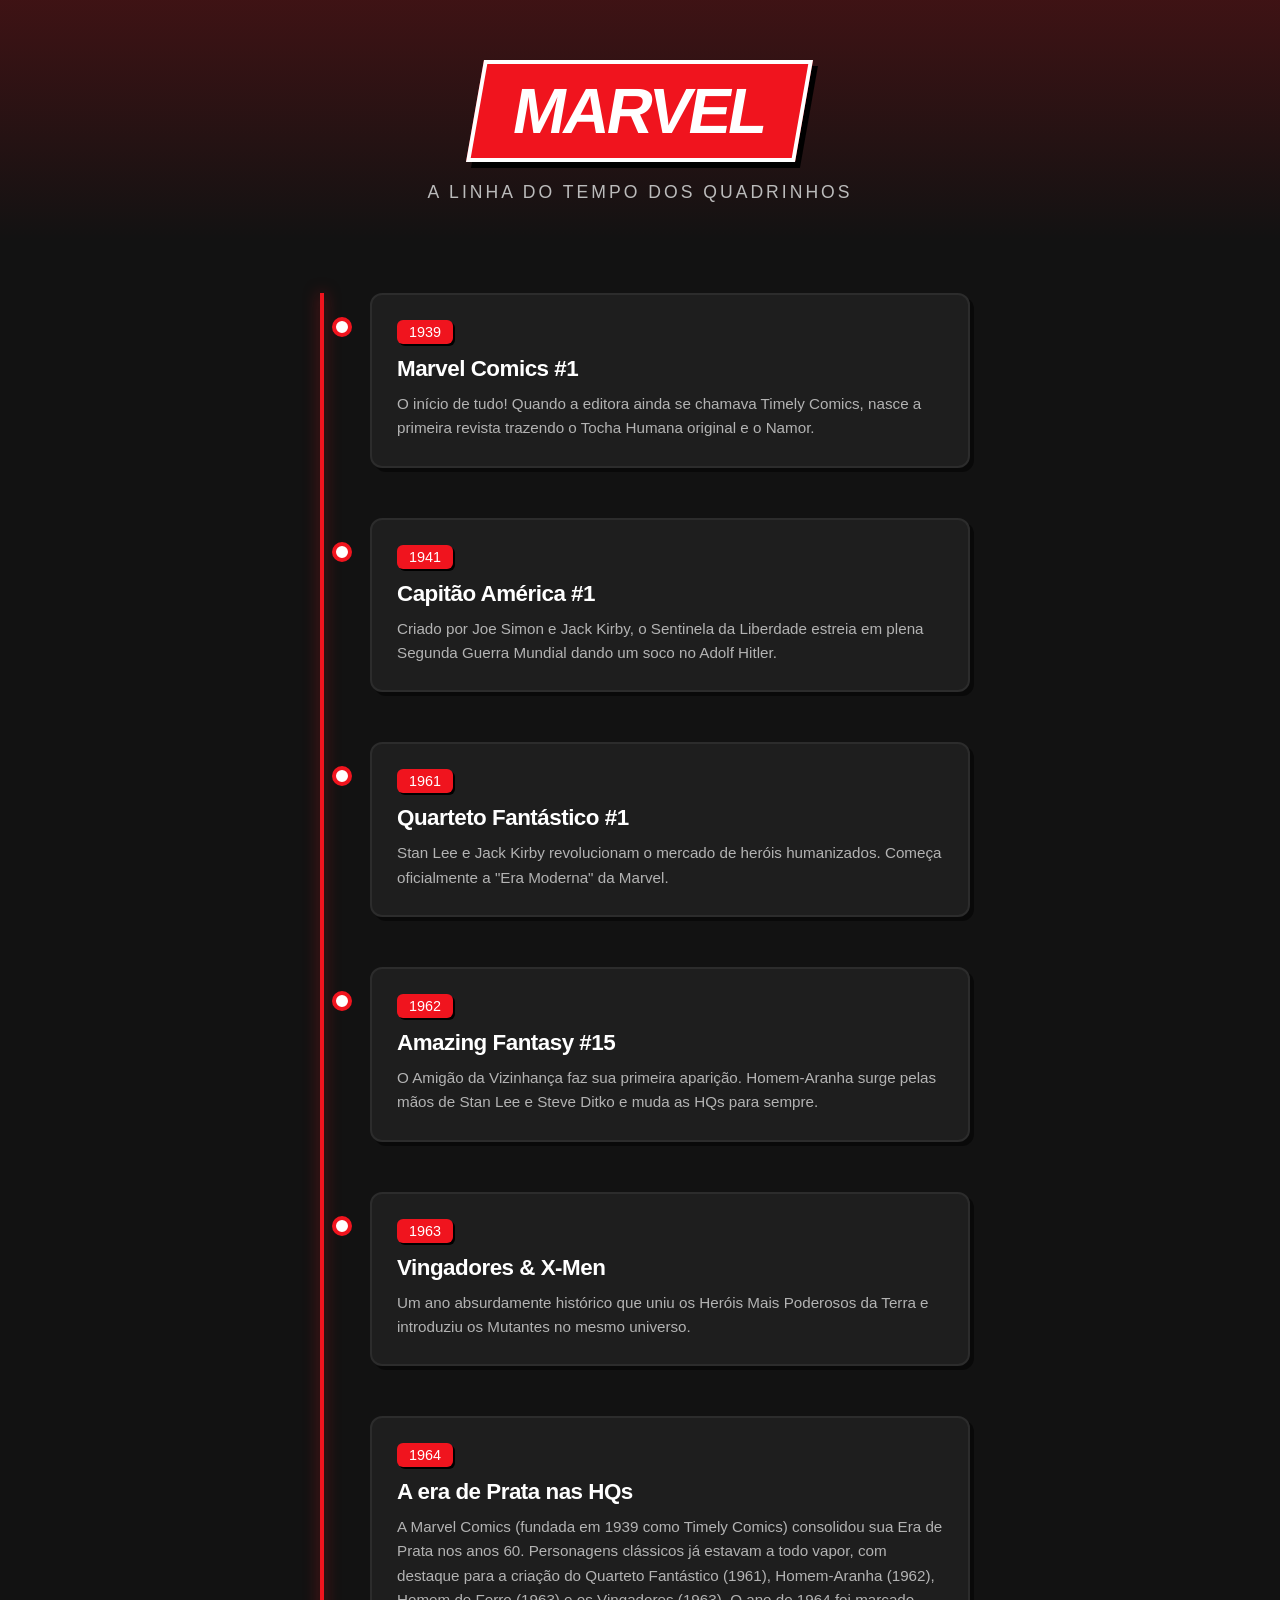
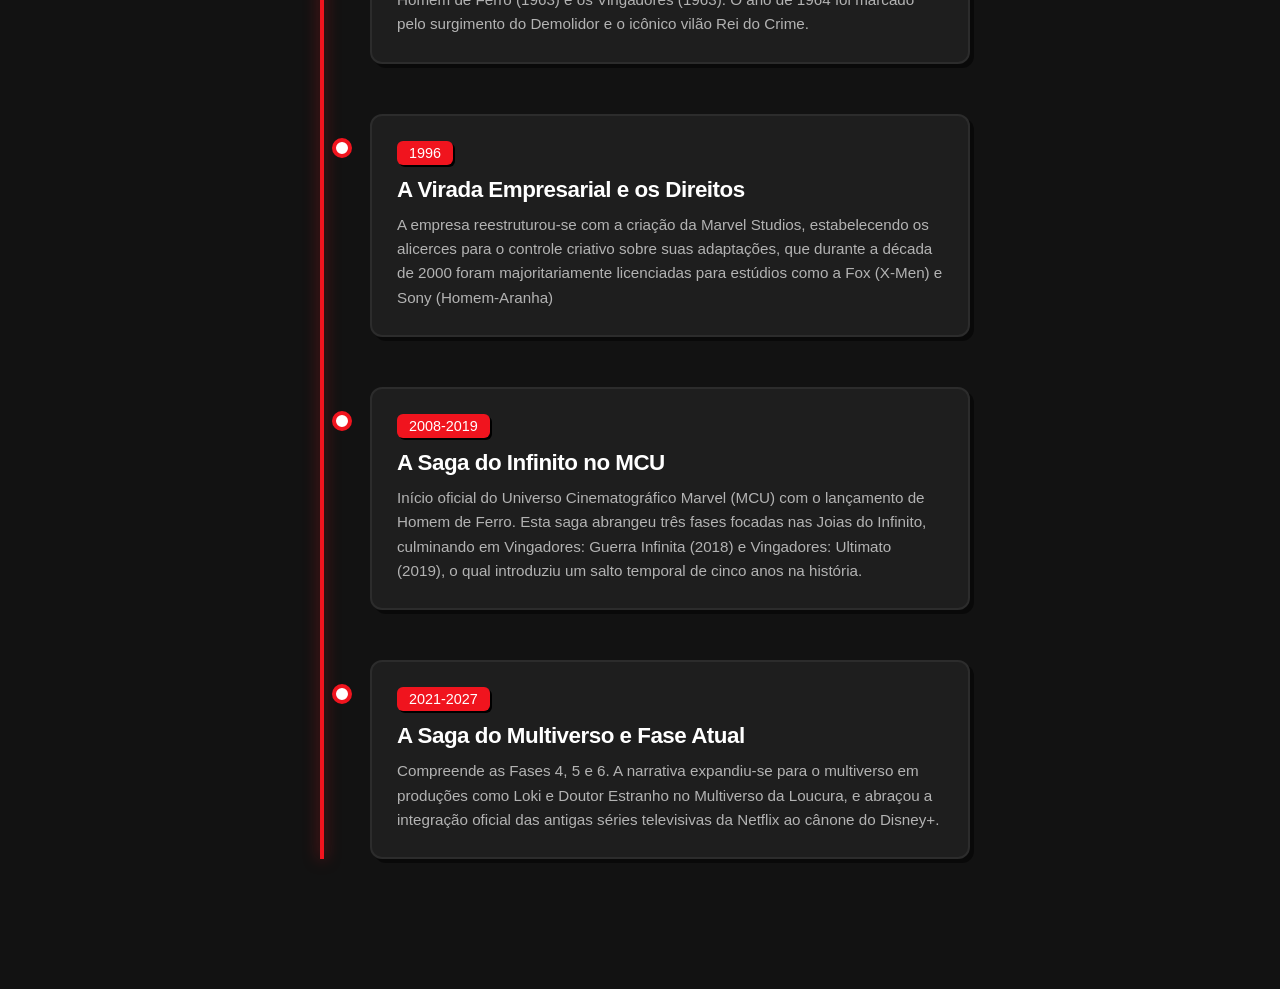
==== index.html @ 6c11b5c5 "finalizei a primeira parte do projeto" ====
<!DOCTYPE html>
<html lang="pt-BR">
<head>
    <meta charset="UTF-8">
    <meta name="viewport" content="width=device-width, initial-scale=1.0">
    <title>Marvel - Linha do Tempo</title>
    <link rel="stylesheet" href="style.css">
</head>
<body>

    <header>
        <h1>MARVEL</h1>
        <p>A Linha do Tempo dos Quadrinhos</p>
    </header>

    <main class="timeline-container">
        <div class="timeline-line"></div>

        <div class="timeline-item">
            <div class="timeline-dot"></div>
            <div class="timeline-content">
                <span class="year">1939</span>
                <h3>Marvel Comics #1</h3>
                <p>O início de tudo! Quando a editora ainda se chamava Timely Comics, nasce a primeira revista trazendo o Tocha Humana original e o Namor.</p>
            </div>
        </div>

        <div class="timeline-item">
            <div class="timeline-dot"></div>
            <div class="timeline-content">
                <span class="year">1941</span>
                <h3>Capitão América #1</h3>
                <p>Criado por Joe Simon e Jack Kirby, o Sentinela da Liberdade estreia em plena Segunda Guerra Mundial dando um soco no Adolf Hitler.</p>
            </div>
        </div>

        <div class="timeline-item">
            <div class="timeline-dot"></div>
            <div class="timeline-content">
                <span class="year">1961</span>
                <h3>Quarteto Fantástico #1</h3>
                <p>Stan Lee e Jack Kirby revolucionam o mercado de heróis humanizados. Começa oficialmente a "Era Moderna" da Marvel.</p>
            </div>
        </div>

        <div class="timeline-item">
            <div class="timeline-dot"></div>
            <div class="timeline-content">
                <span class="year">1962</span>
                <h3>Amazing Fantasy #15</h3>
                <p>O Amigão da Vizinhança faz sua primeira aparição. Homem-Aranha surge pelas mãos de Stan Lee e Steve Ditko e muda as HQs para sempre.</p>
            </div>
        </div>

        <div class="timeline-item">
            <div class="timeline-dot"></div>
            <div class="timeline-content">
                <span class="year">1963</span>
                <h3>Vingadores & X-Men</h3>
                <p>Um ano absurdamente histórico que uniu os Heróis Mais Poderosos da Terra e introduziu os Mutantes no mesmo universo.</p>
            </div>
        </div>
        
        <div class="timeline-item">
            <div class="timeliine-dot"></div>
            <div class="timeline-content">
                <span class="year">1964</span>
                <h3>A era de Prata nas HQs</h3>
                <p>A Marvel Comics (fundada em 1939 como Timely Comics) consolidou sua Era de Prata nos anos 60. Personagens clássicos já estavam a todo vapor, com destaque para a criação do Quarteto Fantástico (1961), Homem-Aranha (1962), Homem de Ferro (1963) e os Vingadores (1963). O ano de 1964 foi marcado pelo surgimento do Demolidor e o icônico vilão Rei do Crime.</p>
            </div>
        </div>

        <div class="timeline-item">
            <div class="timeline-dot"></div>
            <div class="timeline-content">
                <span class="year">1996</span>
                <h3> A Virada Empresarial e os Direitos</h3>
                <p>A empresa reestruturou-se com a criação da Marvel Studios, estabelecendo os alicerces para o controle criativo sobre suas adaptações, que durante a década de 2000 foram majoritariamente licenciadas para estúdios como a Fox (X-Men) e Sony (Homem-Aranha)</p>
            </div>
        </div>

         <div class="timeline-item">
            <div class="timeline-dot"></div>
            <div class="timeline-content">
                <span class="year">2008-2019</span>   
                <h3>A Saga do Infinito no MCU</h3>
                <p>Início oficial do Universo Cinematográfico Marvel (MCU) com o lançamento de Homem de Ferro. Esta saga abrangeu três fases focadas nas Joias do Infinito, culminando em Vingadores: Guerra Infinita (2018) e Vingadores: Ultimato (2019), o qual introduziu um salto temporal de cinco anos na história.</p>
            </div>
        </div>

       <div class="timeline-item">
            <div class="timeline-dot"></div>
            <div class="timeline-content">
                <span class="year">2021-2027</span>
                <h3>A Saga do Multiverso e Fase Atual</h3>
                <p>Compreende as Fases 4, 5 e 6. A narrativa expandiu-se para o multiverso em produções como Loki e Doutor Estranho no Multiverso da Loucura, e abraçou a integração oficial das antigas séries televisivas da Netflix ao cânone do Disney+.</p>
        
            </div>
        </div>

        </main>


</body>
</html>
---- style.css ----
/* Configurações Gerais de Reset */
* {
    margin: 0;
    padding: 0;
    box-sizing: border-box;
    font-family: 'Arial Black', Gadget, sans-serif;
}

body {
    background-color: #121212;
    color: #ffffff;
    overflow-x: hidden;
    padding-bottom: 80px;
}

/* --- HEADER --- */
header {
    text-align: center;
    padding: 60px 20px 40px 20px;
    background: linear-gradient(180deg, rgba(240, 20, 30, 0.2) 0%, rgba(12, 12, 12, 0) 100%);
    animation: fadeInDown 1s ease-out;
}

header h1 {
    background-color: #F0141E;
    color: white;
    display: inline-block;
    padding: 10px 35px;
    font-size: 4rem;
    letter-spacing: -3px;
    border: 4px solid white;
    box-shadow: 6px 6px 0px #000;
    transform: skew(-10deg);
    animation: popIn 0.8s cubic-bezier(0.175, 0.885, 0.32, 1.275);
}

header p {
    margin-top: 20px;
    font-family: 'Arial', sans-serif;
    font-size: 1.1rem;
    text-transform: uppercase;
    letter-spacing: 3px;
    color: #bbbbbb;
}

/* --- CONTAINER DA LINHA DO TEMPO --- */
.timeline-container {
    position: relative;
    max-width: 700px;
    margin: 50px auto;
    padding: 0 20px;
}

/* Linha Vermelha Vertical */
.timeline-line {
    position: absolute;
    left: 30px;
    top: 0;
    height: 100%;
    width: 4px;
    background-color: #F0141E;
    box-shadow: 0 0 15px rgba(240, 20, 30, 0.6);
}

/* --- CARDS / ITENS --- */
.timeline-item {
    position: relative;
    margin-bottom: 50px;
    padding-left: 60px;
    
    /* Estado inicial antes da animação rodar */
    opacity: 0;
    transform: translateX(-40px);
    
    /* Ativa animação de entrada */
    animation: slideInRight 0.6s cubic-bezier(0.25, 0.46, 0.45, 0.94) forwards;
}

/* Efeito Cascata: Controla o delay de entrada de cada card */
.timeline-item:nth-child(2) { animation-delay: 0.2s; }
.timeline-item:nth-child(3) { animation-delay: 0.4s; }
.timeline-item:nth-child(4) { animation-delay: 0.6s; }
.timeline-item:nth-child(5) { animation-delay: 0.8s; }
.timeline-item:nth-child(6) { animation-delay: 1.0s; }
.timeline-item:nth-child(7) { animation-delay: 1.2s; }
.timeline-item:nth-child(8) { animation-delay: 1.4s; }
.timeline-item:nth-child(9) { animation-delay: 1.6s; }
.timeline-item:nth-child(10) { animation-delay: 1.8s; }

/* Bolinha da Linha do Tempo */
.timeline-dot {
    position: absolute;
    left: 22px;
    top: 24px;
    width: 20px;
    height: 20px;
    background-color: #ffffff;
    border: 4px solid #F0141E;
    border-radius: 50%;
    z-index: 2;
    /* Animação pulsante contínua */
    animation: pulse 2s infinite;
}

/* Conteúdo do Card */
.timeline-content {
    background-color: #1e1e1e;
    border: 2px solid #2c2c2c;
    border-radius: 12px;
    padding: 25px;
    box-shadow: 4px 4px 0px rgba(0, 0, 0, 0.5);
    transition: all 0.3s cubic-bezier(0.25, 0.8, 0.25, 1);
}

/* Animação de Hover (Passar o mouse) */
.timeline-content:hover {
    transform: scale(1.03) translateY(-4px);
    border-color: #F0141E;
    box-shadow: 0 10px 20px rgba(240, 20, 30, 0.3);
}

.year {
    background-color: #F0141E;
    color: white;
    padding: 4px 12px;
    font-size: 0.9rem;
    border-radius: 6px;
    display: inline-block;
    margin-bottom: 12px;
    box-shadow: 2px 2px 0px #000;
}

.timeline-content h3 {
    font-size: 1.4rem;
    margin-bottom: 10px;
    color: #ffffff;
    letter-spacing: -0.5px;
}

.timeline-content p {
    font-family: 'Arial', sans-serif;
    font-size: 0.95rem;
    color: #b3b3b3;
    line-height: 1.6;
}

/* --- INTERRUPTORES DE ANIMAÇÕES (KEYFRAMES) --- */

/* Drop suave do cabeçalho */
@keyframes fadeInDown {
    from {
        opacity: 0;
        transform: translateY(-40px);
    }
    to {
        opacity: 1;
        transform: translateY(0);
    }
}

/* Efeito 'Surgir do Nada' estilizado no logo da Marvel */
@keyframes popIn {
    from {
        transform: scale(0) skew(-10deg);
        opacity: 0;
    }
    to {
        transform: scale(1) skew(-10deg);
        opacity: 1;
    }
}

/* Entrada lateral dos cards */
@keyframes slideInRight {
    to {
        opacity: 1;
        transform: translateX(0);
    }
}

/* Pulsação das bolinhas indicadoras */
@keyframes pulse {
    0% {
        box-shadow: 0 0 0 0 rgba(240, 20, 30, 0.7);
    }
    70% {
        box-shadow: 0 0 0 12px rgba(240, 20, 30, 0);
    }
    100% {
        box-shadow: 0 0 0 0 rgba(240, 20, 30, 0);
    }
}

/* Ajustes de tela para celular */
@media (max-width: 600px) {
    header h1 {
        font-size: 2.8rem;
    }
    .timeline-container {
        padding: 0 10px;
    }
    .timeline-content {
        padding: 15px;
    }
}
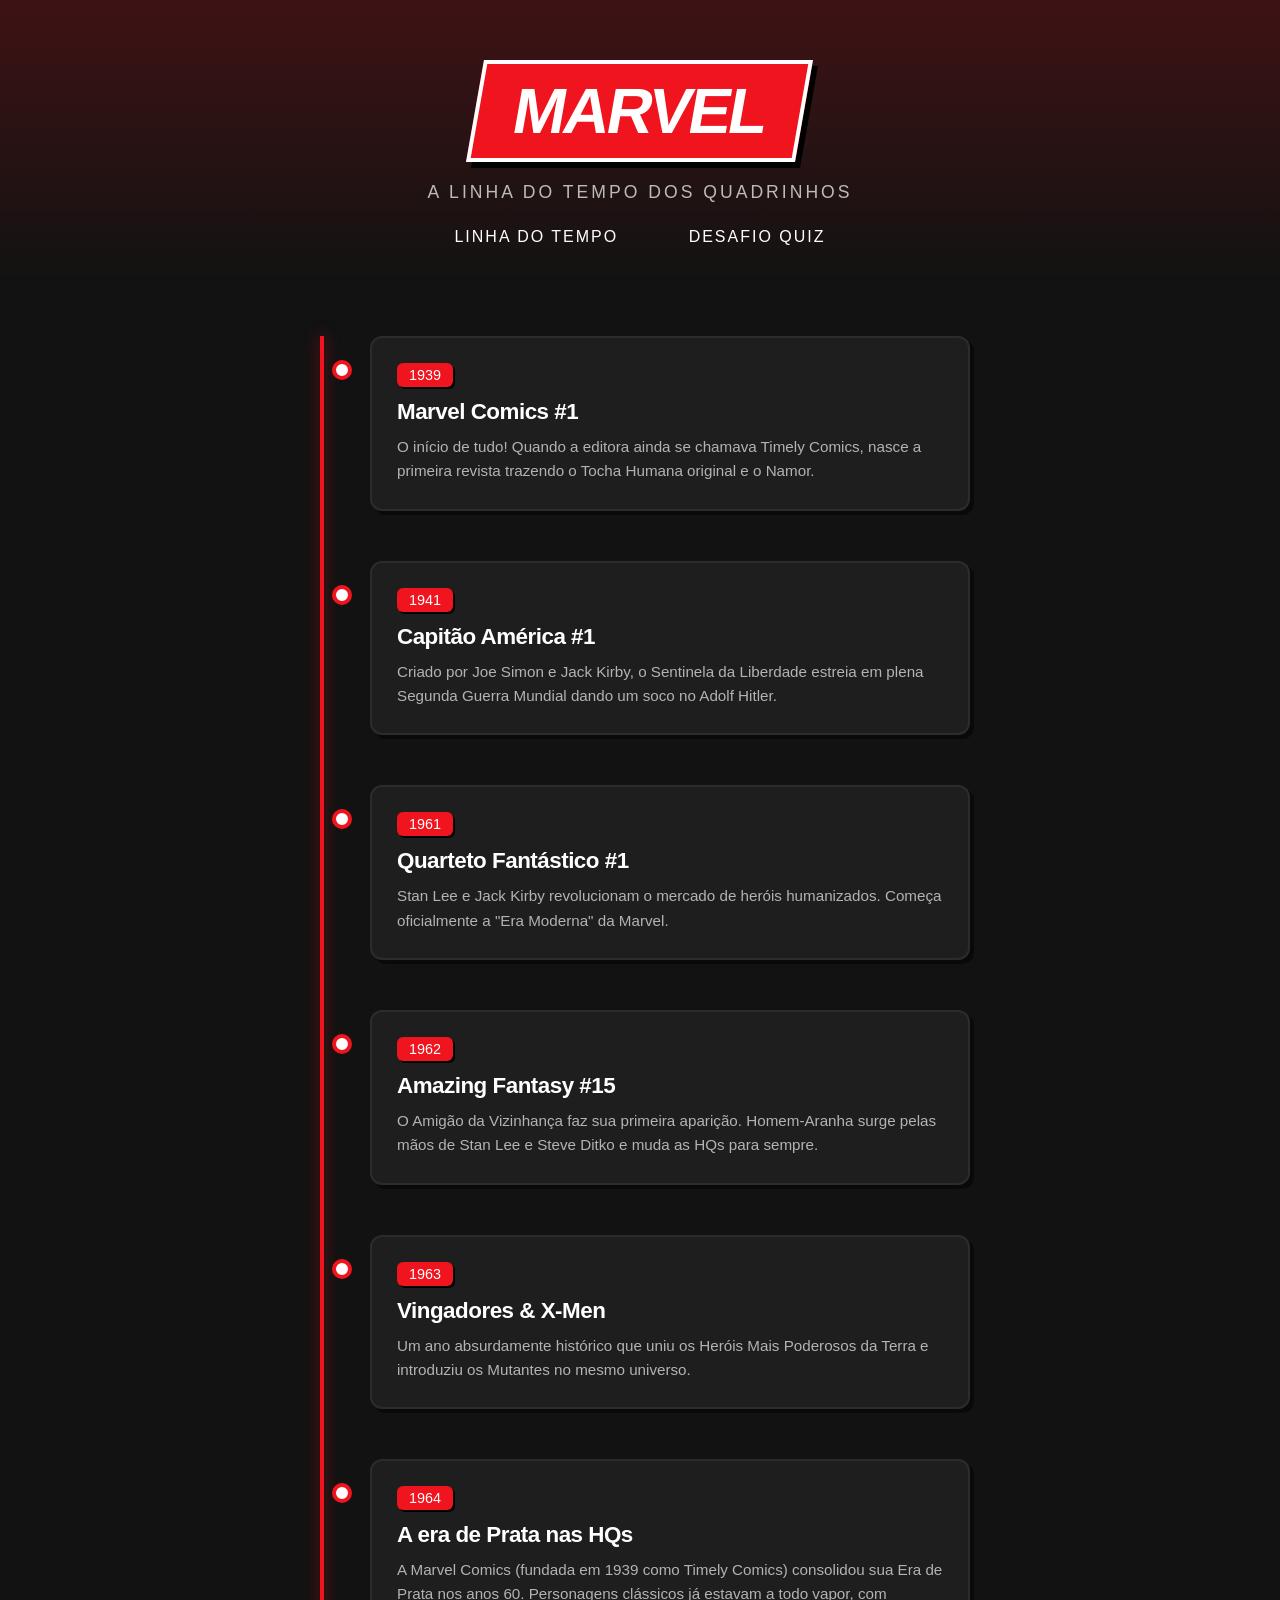
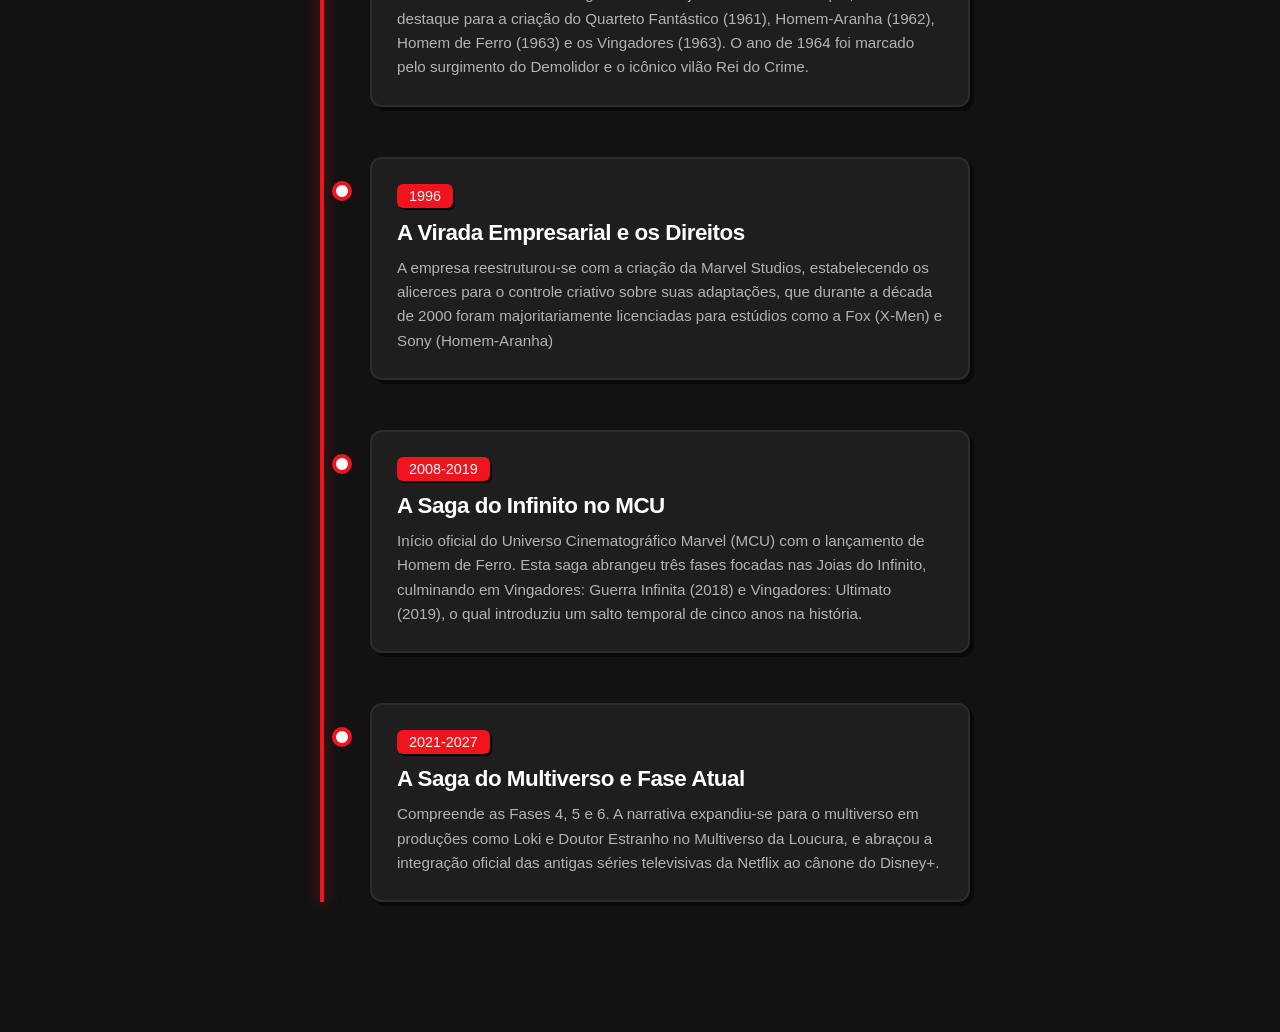
==== commit 9ee55651: "atualizei completamente o projeto" ====
--- a/index.html
+++ b/index.html
@@ -11,6 +11,11 @@
     <header>
         <h1>MARVEL</h1>
         <p>A Linha do Tempo dos Quadrinhos</p>
+        
+        <nav class="nav-menu">
+            <a href="index.html">Linha do Tempo</a>
+            <a href="quiz.html">Desafio Quiz</a>
+        </nav>
     </header>
 
     <main class="timeline-container">
@@ -62,7 +67,7 @@
         </div>
         
         <div class="timeline-item">
-            <div class="timeliine-dot"></div>
+            <div class="timeline-dot"></div>
             <div class="timeline-content">
                 <span class="year">1964</span>
                 <h3>A era de Prata nas HQs</h3>
@@ -94,12 +99,9 @@
                 <span class="year">2021-2027</span>
                 <h3>A Saga do Multiverso e Fase Atual</h3>
                 <p>Compreende as Fases 4, 5 e 6. A narrativa expandiu-se para o multiverso em produções como Loki e Doutor Estranho no Multiverso da Loucura, e abraçou a integração oficial das antigas séries televisivas da Netflix ao cânone do Disney+.</p>
-        
             </div>
         </div>
-
-        </main>
-
+    </main>
 
 </body>
 </html>
--- a/style.css
+++ b/style.css
@@ -1,4 +1,6 @@
-/* Configurações Gerais de Reset */
+/* ==========================================================================
+   --- CONFIGURAÇÕES GERAIS E RESET ---
+   ========================================================================== */
 * {
     margin: 0;
     padding: 0;
@@ -7,13 +9,26 @@
 }
 
 body {
+    /* Imagem de fundo com um degradê escuro por cima */
+    background-image: linear-gradient(rgba(18, 18, 18, 0.85), rgba(18, 18, 18, 0.95)), url('https://i.pinimg.com/736x/70/72/b8/7072b8f4abc3c5cbb8a1f6b406489c5d.jpg');
+    background-size: cover;
+    background-position: center;
+    background-attachment: fixed; 
+    background-repeat: no-repeat;
     background-color: #121212;
     color: #ffffff;
     overflow-x: hidden;
     padding-bottom: 80px;
 }
 
-/* --- HEADER --- */
+/* Suaviza a rolagem da página quando clica nos links do menu */
+html {
+    scroll-behavior: smooth;
+}
+
+/* ==========================================================================
+   --- HEADER E MENU DE NAVEGAÇÃO ---
+   ========================================================================== */
 header {
     text-align: center;
     padding: 60px 20px 40px 20px;
@@ -43,7 +58,70 @@
     color: #bbbbbb;
 }
 
-/* --- CONTAINER DA LINHA DO TEMPO --- */
+.nav-menu {
+    margin-top: 25px;
+}
+
+.nav-menu a {
+    color: #ffffff;
+    text-decoration: none;
+    font-size: 1rem;
+    text-transform: uppercase;
+    letter-spacing: 2px;
+    margin: 0 15px;
+    padding: 8px 16px;
+    border: 2px solid transparent;
+    transition: all 0.3s ease;
+    border-radius: 4px;
+}
+
+.nav-menu a:hover {
+    color: #F0141E;
+    border-color: #F0141E;
+    background-color: rgba(240, 20, 30, 0.1);
+}
+
+/* ==========================================================================
+   --- NÚCLEO HOLOGRÁFICO DO J.A.R.V.I.S. NO FUNDO DA TELA ---
+   ========================================================================== */
+.jarvis-bg {
+    position: fixed;
+    top: 50%;
+    left: 50%;
+    transform: translate(-50%, -50%);
+    width: 600px;
+    height: 600px;
+    pointer-events: none; /* Deixa os cliques passarem direto para os botões */
+    z-index: -1;          /* Fica atrás de todo o conteúdo */
+    opacity: 0.15;        /* Opacidade leve para não estragar a leitura */
+}
+
+/* Anel externo tracejado */
+.jarvis-bg::before {
+    content: '';
+    position: absolute;
+    top: 0; left: 0; right: 0; bottom: 0;
+    border: 2px dashed #00f0ff;
+    border-radius: 50%;
+    box-shadow: 0 0 30px rgba(0, 240, 255, 0.2);
+    animation: girarJarvis 20s linear infinite;
+}
+
+/* Anel interno duplo vazado */
+.jarvis-bg::after {
+    content: '';
+    position: absolute;
+    top: 15%; left: 15%; right: 15%; bottom: 15%;
+    border: 4px double #00f0ff;
+    border-left-color: transparent;
+    border-right-color: transparent;
+    border-radius: 50%;
+    animation: girarJarvisInverso 10s linear infinite;
+}
+
+/* ==========================================================================
+   --- PÁGINA 1: CONTAINER E CARDS DA LINHA DO TEMPO ---
+   ========================================================================== */
 .timeline-container {
     position: relative;
     max-width: 700px;
@@ -51,7 +129,6 @@
     padding: 0 20px;
 }
 
-/* Linha Vermelha Vertical */
 .timeline-line {
     position: absolute;
     left: 30px;
@@ -62,21 +139,16 @@
     box-shadow: 0 0 15px rgba(240, 20, 30, 0.6);
 }
 
-/* --- CARDS / ITENS --- */
 .timeline-item {
     position: relative;
     margin-bottom: 50px;
     padding-left: 60px;
-    
-    /* Estado inicial antes da animação rodar */
     opacity: 0;
     transform: translateX(-40px);
-    
-    /* Ativa animação de entrada */
     animation: slideInRight 0.6s cubic-bezier(0.25, 0.46, 0.45, 0.94) forwards;
 }
 
-/* Efeito Cascata: Controla o delay de entrada de cada card */
+/* Efeito Cascata da Linha do Tempo */
 .timeline-item:nth-child(2) { animation-delay: 0.2s; }
 .timeline-item:nth-child(3) { animation-delay: 0.4s; }
 .timeline-item:nth-child(4) { animation-delay: 0.6s; }
@@ -87,7 +159,6 @@
 .timeline-item:nth-child(9) { animation-delay: 1.6s; }
 .timeline-item:nth-child(10) { animation-delay: 1.8s; }
 
-/* Bolinha da Linha do Tempo */
 .timeline-dot {
     position: absolute;
     left: 22px;
@@ -98,11 +169,9 @@
     border: 4px solid #F0141E;
     border-radius: 50%;
     z-index: 2;
-    /* Animação pulsante contínua */
     animation: pulse 2s infinite;
 }
 
-/* Conteúdo do Card */
 .timeline-content {
     background-color: #1e1e1e;
     border: 2px solid #2c2c2c;
@@ -112,7 +181,6 @@
     transition: all 0.3s cubic-bezier(0.25, 0.8, 0.25, 1);
 }
 
-/* Animação de Hover (Passar o mouse) */
 .timeline-content:hover {
     transform: scale(1.03) translateY(-4px);
     border-color: #F0141E;
@@ -144,54 +212,179 @@
     line-height: 1.6;
 }
 
-/* --- INTERRUPTORES DE ANIMAÇÕES (KEYFRAMES) --- */
-
-/* Drop suave do cabeçalho */
+/* ==========================================================================
+   --- PÁGINA 2: CENTRAL DO J.A.R.V.I.S. (VISUAL HOLOGRÁFICO) ---
+   ========================================================================== */
+.quiz-container {
+    max-width: 750px;
+    margin: 80px auto;
+    padding: 0 20px;
+    text-align: center;
+    position: relative;
+}
+
+.quiz-container h2 {
+    font-size: 2.2rem;
+    color: #00f0ff; /* Azul Neon Jarvis */
+    letter-spacing: 3px;
+    margin-bottom: 5px;
+    text-transform: uppercase;
+    text-shadow: 0 0 10px rgba(0, 240, 255, 0.6), 0 0 20px rgba(0, 240, 255, 0.3);
+}
+
+.quiz-subtitle {
+    font-family: 'Courier New', Courier, monospace; 
+    font-size: 0.9rem;
+    color: #00a8ff;
+    text-transform: uppercase;
+    margin-bottom: 30px;
+    letter-spacing: 4px;
+}
+
+/* Painel de Vidro Fosco Translúcido */
+.quiz-card {
+    background-color: rgba(10, 25, 47, 0.8); 
+    border: 1px solid #00f0ff; 
+    border-radius: 4px; 
+    padding: 40px;
+    text-align: left;
+    position: relative;
+    overflow: hidden;
+    box-shadow: 0 0 20px rgba(0, 240, 255, 0.15), inset 0 0 15px rgba(0, 240, 255, 0.1);
+    backdrop-filter: blur(5px); /* Desfoca suavemente o reator do fundo */
+}
+
+/* Cantoneiras HUD Estilo Armadura */
+.quiz-card::before {
+    content: '';
+    position: absolute;
+    top: 0; left: 0; width: 15px; height: 15px;
+    border-top: 3px solid #00f0ff;
+    border-left: 3px solid #00f0ff;
+}
+.quiz-card::after {
+    content: '';
+    position: absolute;
+    bottom: 0; right: 0; width: 15px; height: 15px;
+    border-bottom: 3px solid #00f0ff;
+    border-right: 3px solid #00f0ff;
+}
+
+.question p {
+    font-family: 'Arial', sans-serif;
+    font-size: 1.15rem;
+    color: #ffffff;
+    margin-bottom: 25px;
+    line-height: 1.5;
+}
+
+/* Botões das Opções da API */
+.question button {
+    display: block;
+    width: 100%;
+    padding: 14px 20px;
+    margin-bottom: 12px;
+    background-color: rgba(0, 240, 255, 0.03);
+    border: 1px solid rgba(0, 240, 255, 0.3);
+    color: #00f0ff;
+    border-radius: 2px;
+    cursor: pointer;
+    text-align: left;
+    font-size: 0.95rem;
+    font-family: 'Courier New', Courier, monospace;
+    font-weight: bold;
+    text-transform: uppercase;
+    letter-spacing: 1px;
+    transition: all 0.25s ease;
+}
+
+.question button:hover:not(:disabled) {
+    background-color: rgba(0, 240, 255, 0.15);
+    border-color: #00f0ff;
+    box-shadow: 0 0 12px rgba(0, 240, 255, 0.4);
+    transform: translateX(8px);
+}
+
+/* Botão de Disparar o Protocolo IA */
+#btn-ia {
+    display: block;
+    width: 100%;
+    padding: 16px;
+    margin-top: 25px;
+    background-color: transparent;
+    border: 2px solid #00f0ff;
+    color: #00f0ff;
+    font-family: 'Courier New', Courier, monospace;
+    font-size: 1.1rem;
+    font-weight: bold;
+    letter-spacing: 2px;
+    cursor: pointer;
+    text-transform: uppercase;
+    transition: all 0.3s ease;
+    text-shadow: 0 0 5px #00f0ff;
+    box-shadow: 0 0 10px rgba(0, 240, 255, 0.2);
+}
+
+#btn-ia:hover:not(:disabled) {
+    background-color: #00f0ff;
+    color: #0a192f;
+    text-shadow: none;
+    box-shadow: 0 0 25px #00f0ff;
+    transform: scale(1.01);
+}
+
+/* Texto de Carregamento Piscante */
+.jarvis-loading {
+    text-align: center; 
+    color: #00f0ff !important; 
+    font-weight: bold; 
+    letter-spacing: 2px;
+    font-family: 'Courier New', Courier, monospace;
+    animation: jarvisPulse 1s infinite ease-in-out;
+}
+
+/* ==========================================================================
+   --- CLIPS DE ANIMAÇÃO (KEYFRAMES) ---
+   ========================================================================== */
 @keyframes fadeInDown {
-    from {
-        opacity: 0;
-        transform: translateY(-40px);
-    }
-    to {
-        opacity: 1;
-        transform: translateY(0);
-    }
-}
-
-/* Efeito 'Surgir do Nada' estilizado no logo da Marvel */
+    from { opacity: 0; transform: translateY(-40px); }
+    to { opacity: 1; transform: translateY(0); }
+}
+
 @keyframes popIn {
-    from {
-        transform: scale(0) skew(-10deg);
-        opacity: 0;
-    }
-    to {
-        transform: scale(1) skew(-10deg);
-        opacity: 1;
-    }
-}
-
-/* Entrada lateral dos cards */
+    from { transform: scale(0) skew(-10deg); opacity: 0; }
+    to { transform: scale(1) skew(-10deg); opacity: 1; }
+}
+
 @keyframes slideInRight {
-    to {
-        opacity: 1;
-        transform: translateX(0);
-    }
-}
-
-/* Pulsação das bolinhas indicadoras */
+    to { opacity: 1; transform: translateX(0); }
+}
+
 @keyframes pulse {
-    0% {
-        box-shadow: 0 0 0 0 rgba(240, 20, 30, 0.7);
-    }
-    70% {
-        box-shadow: 0 0 0 12px rgba(240, 20, 30, 0);
-    }
-    100% {
-        box-shadow: 0 0 0 0 rgba(240, 20, 30, 0);
-    }
-}
-
-/* Ajustes de tela para celular */
+    0% { box-shadow: 0 0 0 0 rgba(240, 20, 30, 0.7); }
+    70% { box-shadow: 0 0 0 12px rgba(240, 20, 30, 0); }
+    100% { box-shadow: 0 0 0 0 rgba(240, 20, 30, 0); }
+}
+
+@keyframes jarvisPulse {
+    0% { opacity: 0.3; text-shadow: 0 0 2px rgba(0, 240, 255, 0.2); }
+    50% { opacity: 1; text-shadow: 0 0 15px rgba(0, 240, 255, 0.8); }
+    100% { opacity: 0.3; text-shadow: 0 0 2px rgba(0, 240, 255, 0.2); }
+}
+
+@keyframes girarJarvis {
+    from { transform: rotate(0deg); }
+    to { transform: rotate(360deg); }
+}
+
+@keyframes girarJarvisInverso {
+    from { transform: rotate(0deg); }
+    to { transform: rotate(-360deg); }
+}
+
+/* ==========================================================================
+   --- RESPONSIVIDADE PARA CELULAR ---
+   ========================================================================== */
 @media (max-width: 600px) {
     header h1 {
         font-size: 2.8rem;
@@ -202,4 +395,12 @@
     .timeline-content {
         padding: 15px;
     }
-}+    .quiz-card {
+        padding: 20px;
+    }
+    .jarvis-bg {
+        width: 350px;
+        height: 350px;
+    }
+}
+
